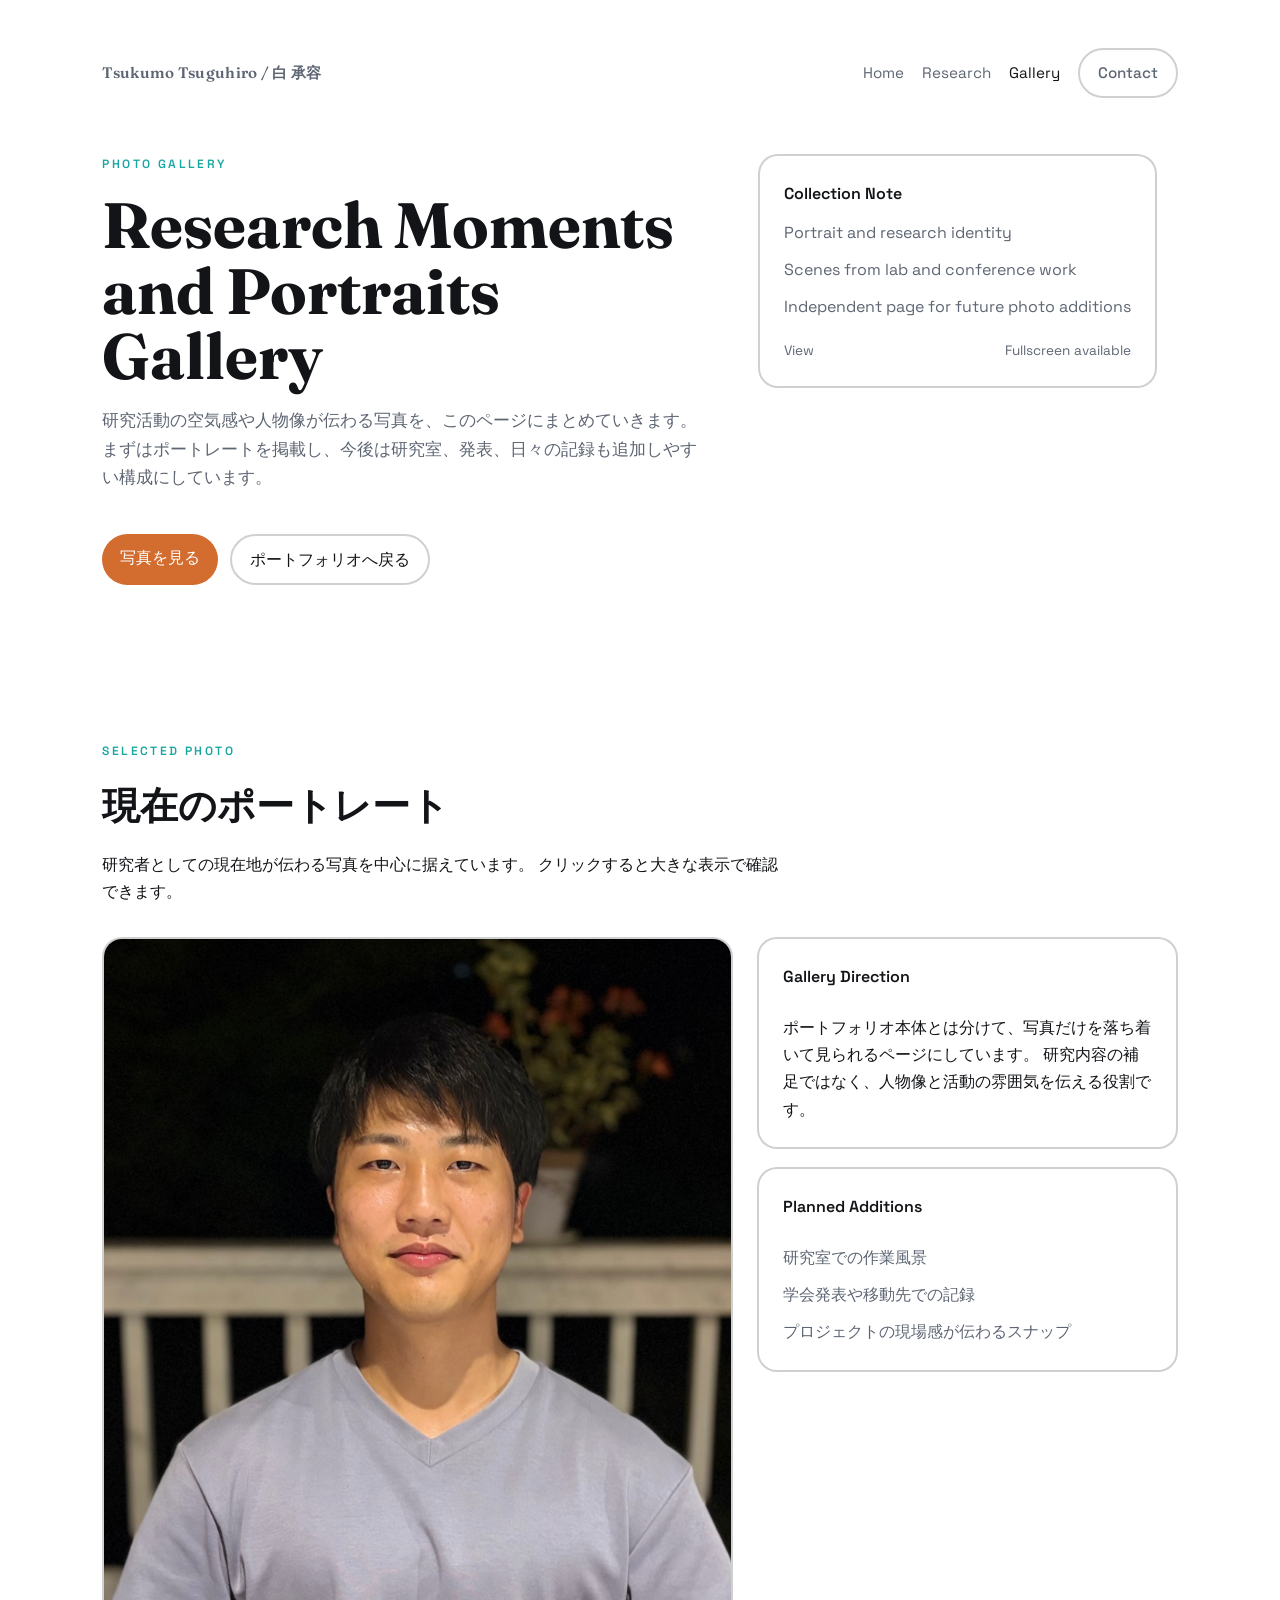
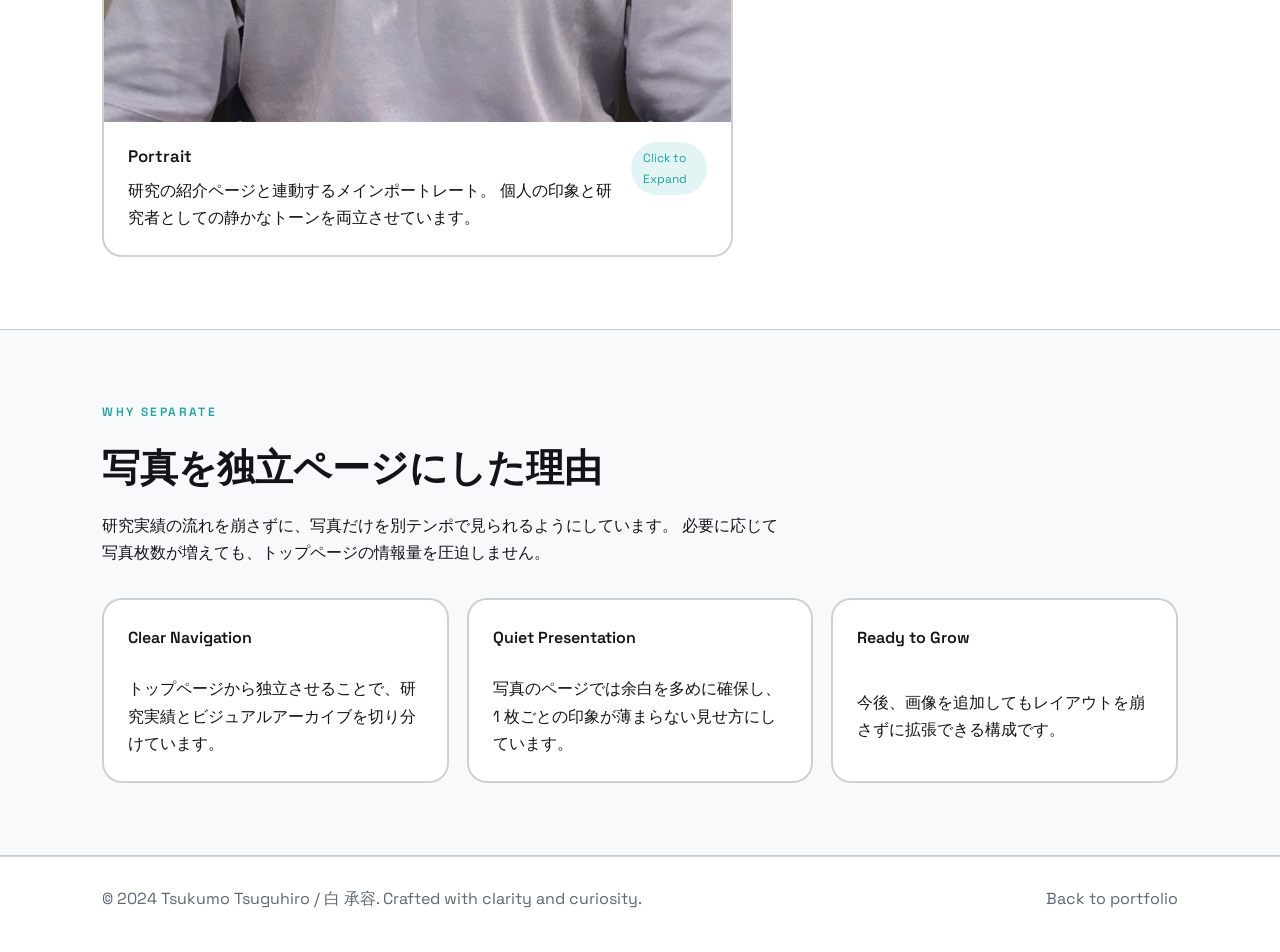
==== gallery.html @ d096f432 "Add separate photo gallery page" ====
<!doctype html>
<html lang="ja">
  <head>
    <meta charset="utf-8" />
    <meta name="viewport" content="width=device-width, initial-scale=1" />
    <title>Photo Gallery | Tsukumo Tsuguhiro</title>
    <meta
      name="description"
      content="研究活動や人物像が伝わる写真をまとめたギャラリーページ。ポートレートを中心に、今後の研究記録も追加できる構成です。"
    />
    <link rel="preconnect" href="https://fonts.googleapis.com" />
    <link rel="preconnect" href="https://fonts.gstatic.com" crossorigin />
    <link
      href="https://fonts.googleapis.com/css2?family=Fraunces:opsz,wght@9..144,300;9..144,600;9..144,800&family=Space+Grotesk:wght@300;400;500;600&display=swap"
      rel="stylesheet"
    />
    <link rel="stylesheet" href="styles.css" />
  </head>
  <body class="gallery-page">
    <div class="noise"></div>
    <header class="hero page-hero" id="top">
      <nav class="nav">
        <a class="brand brand-link" href="index.html"><span class="name-en">Tsukumo Tsuguhiro</span> / 白 承容</a>
        <div class="nav-links">
          <a href="index.html">Home</a>
          <a href="index.html#research">Research</a>
          <a href="gallery.html" class="is-current">Gallery</a>
          <a href="index.html#contact" class="btn">Contact</a>
        </div>
      </nav>

      <div class="page-hero-grid">
        <div class="page-copy" data-animate>
          <p class="eyebrow">Photo Gallery</p>
          <h1>
            <span class="hero-name-line">Research Moments</span>
            <span class="hero-name-line">and Portraits</span>
            <span class="hero-name-line accent">Gallery</span>
          </h1>
          <p class="page-lead">
            研究活動の空気感や人物像が伝わる写真を、このページにまとめていきます。
            まずはポートレートを掲載し、今後は研究室、発表、日々の記録も追加しやすい構成にしています。
          </p>
          <div class="cta-row">
            <a class="btn primary" href="#selected-photo">写真を見る</a>
            <a class="btn ghost" href="index.html">ポートフォリオへ戻る</a>
          </div>
        </div>

        <div class="page-side" data-animate>
          <article class="card">
            <p class="card-title">Collection Note</p>
            <ul>
              <li>Portrait and research identity</li>
              <li>Scenes from lab and conference work</li>
              <li>Independent page for future photo additions</li>
            </ul>
            <div class="card-footer">
              <span>View</span>
              <span>Fullscreen available</span>
            </div>
          </article>
        </div>
      </div>
    </header>

    <main>
      <section class="section" id="selected-photo">
        <div class="section-head" data-animate>
          <p class="eyebrow">Selected Photo</p>
          <h2>現在のポートレート</h2>
          <p>
            研究者としての現在地が伝わる写真を中心に据えています。
            クリックすると大きな表示で確認できます。
          </p>
        </div>

        <div class="gallery-shell" data-animate>
          <figure class="gallery-feature card">
            <button
              type="button"
              class="gallery-media-button"
              data-gallery-modal
              data-gallery-src="IMG_1524.jpeg"
              data-gallery-alt="Tsukumo Tsuguhiro / 白 承容"
              data-gallery-caption="Tsukumo Tsuguhiro / 白 承容"
            >
              <img
                class="gallery-image"
                src="IMG_1524.jpeg"
                alt="Tsukumo Tsuguhiro / 白 承容"
              />
            </button>
            <figcaption class="gallery-caption">
              <div>
                <p class="gallery-caption-title">Portrait</p>
                <p>
                  研究の紹介ページと連動するメインポートレート。
                  個人の印象と研究者としての静かなトーンを両立させています。
                </p>
              </div>
              <span class="tag">Click to Expand</span>
            </figcaption>
          </figure>

          <div class="gallery-side-stack">
            <article class="gallery-panel card">
              <p class="card-title">Gallery Direction</p>
              <p>
                ポートフォリオ本体とは分けて、写真だけを落ち着いて見られるページにしています。
                研究内容の補足ではなく、人物像と活動の雰囲気を伝える役割です。
              </p>
            </article>

            <article class="gallery-panel card">
              <p class="card-title">Planned Additions</p>
              <ul class="gallery-list">
                <li>研究室での作業風景</li>
                <li>学会発表や移動先での記録</li>
                <li>プロジェクトの現場感が伝わるスナップ</li>
              </ul>
            </article>
          </div>
        </div>
      </section>

      <section class="section alt">
        <div class="section-head" data-animate>
          <p class="eyebrow">Why Separate</p>
          <h2>写真を独立ページにした理由</h2>
          <p>
            研究実績の流れを崩さずに、写真だけを別テンポで見られるようにしています。
            必要に応じて写真枚数が増えても、トップページの情報量を圧迫しません。
          </p>
        </div>

        <div class="gallery-info-grid" data-animate>
          <article class="gallery-panel card">
            <p class="card-title">Clear Navigation</p>
            <p>
              トップページから独立させることで、研究実績とビジュアルアーカイブを切り分けています。
            </p>
          </article>
          <article class="gallery-panel card">
            <p class="card-title">Quiet Presentation</p>
            <p>
              写真のページでは余白を多めに確保し、1 枚ごとの印象が薄まらない見せ方にしています。
            </p>
          </article>
          <article class="gallery-panel card">
            <p class="card-title">Ready to Grow</p>
            <p>
              今後、画像を追加してもレイアウトを崩さずに拡張できる構成です。
            </p>
          </article>
        </div>
      </section>
    </main>

    <div class="gallery-modal" data-gallery-lightbox hidden>
      <button type="button" class="gallery-modal-close" data-gallery-close aria-label="Close photo viewer">
        Close
      </button>
      <div class="gallery-modal-dialog">
        <img class="gallery-modal-image" data-gallery-lightbox-image alt="" />
        <p class="gallery-modal-caption" data-gallery-lightbox-caption></p>
      </div>
    </div>

    <footer class="footer">
      <p>© 2024 <span class="name-en">Tsukumo Tsuguhiro</span> / 白 承容. Crafted with clarity and curiosity.</p>
      <a href="index.html">Back to portfolio</a>
    </footer>

    <script src="script.js"></script>
  </body>
</html>
---- styles.css ----
:root {
  color-scheme: light;
  --bg: #ffffff;
  --bg-soft: #f8f9fb;
  --text: #121417;
  --muted: #5e6673;
  --accent: #d26c2f;
  --accent-2: #1aa6a0;
  --card: #ffffff;
  --border: rgba(18, 20, 23, 0.2);
  --radius: 20px;
  --font-head: "Fraunces", serif;
  --font-body: "Space Grotesk", sans-serif;
}

* {
  box-sizing: border-box;
  margin: 0;
  padding: 0;
}

body {
  font-family: var(--font-body);
  background: var(--bg);
  color: var(--text);
  min-height: 100vh;
  line-height: 1.7;
}

.noise {
  display: none;
}

.hero {
  padding: 48px 8vw 72px;
}

.nav {
  display: flex;
  justify-content: space-between;
  align-items: center;
  margin-bottom: 56px;
}

.brand {
  font-family: var(--font-head);
  font-size: 1.2rem;
  font-weight: 600;
  letter-spacing: 0.02em;
}

.nav-links {
  display: flex;
  gap: 18px;
  align-items: center;
}

.nav a {
  color: var(--muted);
  text-decoration: none;
  font-size: 0.95rem;
}

.nav a.is-current {
  color: var(--text);
}

.brand-link {
  color: var(--text);
  text-decoration: none;
}

.btn {
  border: 2px solid var(--border);
  padding: 10px 18px;
  border-radius: 999px;
  text-decoration: none;
  color: var(--text);
  font-weight: 500;
}

.btn.primary {
  background: var(--accent);
  color: #ffffff;
  border: none;
}

.btn.ghost {
  background: transparent;
}

.hero-grid {
  display: grid;
  grid-template-columns: minmax(0, 1.2fr) minmax(260px, 0.8fr);
  gap: 40px;
  align-items: center;
}

.hero-copy h1 {
  font-family: var(--font-head);
  font-size: clamp(2.4rem, 4vw, 3.6rem);
  line-height: 1.15;
  margin: 0;
  word-break: keep-all;
  overflow-wrap: normal;
}

.name-en {
  white-space: nowrap;
}

.hero-name-line {
  display: block;
}

.hero-copy .accent {
  color: var(--accent);
}

.eyebrow {
  text-transform: uppercase;
  font-size: 0.75rem;
  letter-spacing: 0.2em;
  color: var(--accent-2);
  font-weight: 600;
}

.lead {
  color: var(--muted);
  font-size: 1.05rem;
  max-width: 560px;
}

.cta-row {
  margin: 24px 0 28px;
  display: flex;
  gap: 12px;
  flex-wrap: wrap;
}

.hero-meta {
  display: grid;
  gap: 12px;
  margin-top: 0;
}

.photo-placeholder {
  width: 180px;
  height: 220px;
  border: none;
  border-radius: 18px;
  display: grid;
  place-items: center;
  color: var(--muted);
  font-size: 0.9rem;
  margin: 0;
}

.hero-photo {
  position: relative;
  overflow: hidden;
  background: linear-gradient(140deg, rgba(210, 108, 47, 0.08), rgba(26, 166, 160, 0.08));
  box-shadow: 0 16px 32px rgba(18, 20, 23, 0.12);
}

.hero-photo::after {
  content: none;
}

.hero-photo img {
  width: 100%;
  height: 100%;
  object-fit: cover;
  display: block;
}

.meta-label {
  font-size: 0.8rem;
  color: var(--muted);
}

.meta-value {
  font-weight: 500;
}

.hero-card {
  display: flex;
  align-items: center;
  justify-content: center;
}

.hero-copy {
  display: flex;
  flex-direction: column;
  align-items: flex-start;
}

.hero-intro {
  display: grid;
  grid-template-columns: 180px minmax(0, 1fr);
  gap: 24px;
  align-items: center;
  width: 100%;
}

.hero-heading {
  display: grid;
  gap: 14px;
}

.hero-photo {
  align-self: center;
  width: 180px;
}

.page-hero {
  padding-bottom: 56px;
}

.page-hero-grid {
  display: grid;
  grid-template-columns: minmax(0, 1.15fr) minmax(280px, 0.85fr);
  gap: 40px;
  align-items: start;
}

.page-copy {
  display: grid;
  gap: 18px;
}

.page-copy h1 {
  font-family: var(--font-head);
  font-size: clamp(2.8rem, 5vw, 4.4rem);
  line-height: 1.02;
}

.page-lead {
  max-width: 620px;
  color: var(--muted);
  font-size: 1.05rem;
}

.page-side {
  display: flex;
  justify-content: center;
}

@media (max-width: 900px) {
  .hero-grid {
    grid-template-columns: 1fr;
  }

  .hero-copy {
    align-items: center;
    text-align: center;
  }

  .hero-intro {
    grid-template-columns: 1fr;
    justify-items: center;
  }

  .hero-heading {
    justify-items: center;
  }
}

.orb {
  display: none;
}

.card {
  background: var(--card);
  border-radius: var(--radius);
  padding: 24px;
  border: 2px solid var(--border);
}

.card,
.pill,
.timeline-item,
.project,
.contact-card {
  transition:
    transform 180ms ease,
    border-color 180ms ease,
    box-shadow 180ms ease,
    background-color 180ms ease;
}

@media (hover: hover) {
  .card:hover,
  .pill:hover,
  .timeline-item:hover,
  .project:hover,
  .contact-card:hover,
  .card:focus-within,
  .pill:focus-within,
  .timeline-item:focus-within,
  .project:focus-within,
  .contact-card:focus-within {
    transform: translateY(-4px);
    border-color: rgba(210, 108, 47, 0.45);
    box-shadow: 0 18px 40px rgba(18, 20, 23, 0.08);
    background: #fffdf9;
  }
}

.card-title {
  font-weight: 600;
  margin-bottom: 12px;
}

.card ul {
  list-style: none;
  display: grid;
  gap: 10px;
  color: var(--muted);
}

.card-footer {
  display: flex;
  justify-content: space-between;
  margin-top: 18px;
  font-size: 0.85rem;
  color: var(--muted);
}

.section {
  padding: 72px 8vw;
}

.section.alt {
  background: var(--bg-soft);
  border-top: 1px solid var(--border);
  border-bottom: 1px solid var(--border);
}

.section-head {
  max-width: 680px;
  display: grid;
  gap: 12px;
  margin-bottom: 32px;
}

.section-head h2 {
  font-family: var(--font-head);
  font-size: clamp(2rem, 3vw, 2.8rem);
}

.pill-grid {
  display: grid;
  gap: 18px;
  grid-template-columns: repeat(auto-fit, minmax(220px, 1fr));
}

.pill {
  background: var(--card);
  border-radius: 18px;
  padding: 20px;
  border: 2px solid var(--border);
}

.timeline {
  display: grid;
  gap: 20px;
}

.timeline-item {
  display: grid;
  grid-template-columns: 70px 1fr;
  gap: 16px;
  padding: 18px 20px;
  border-radius: 16px;
  background: var(--card);
  border: 2px solid var(--border);
}

.year-block {
  display: grid;
  gap: 2px;
  justify-items: center;
  width: 70px;
  text-align: center;
  font-variant-numeric: tabular-nums;
}

.year {
  font-weight: 600;
  color: var(--accent);
}

.month {
  font: inherit;
  font-weight: 600;
  color: var(--accent);
}

#presentations .timeline {
  position: relative;
}

#presentations .timeline-item {
  position: relative;
  background: var(--card);
  z-index: 1;
}

#presentations .timeline::before {
  content: "";
  position: absolute;
  left: 50%;
  transform: translateX(-50%);
  top: 18px;
  bottom: 18px;
  width: 2px;
  background: var(--border);
}


.section-action {
  margin-top: 24px;
}

.title-link {
  color: inherit;
  text-decoration: none;
  border-bottom: 1px solid rgba(18, 20, 23, 0.25);
}

.title-link:hover {
  color: var(--accent);
  border-bottom-color: var(--accent);
}

.media-link {
  margin-top: 10px;
}


.project-grid {
  display: grid;
  gap: 18px;
  grid-template-columns: repeat(auto-fit, minmax(240px, 1fr));
}

.project {
  background: var(--card);
  border-radius: 18px;
  padding: 22px;
  border: 2px solid var(--border);
  display: grid;
  gap: 12px;
}

.tag {
  display: inline-block;
  padding: 6px 12px;
  border-radius: 999px;
  background: rgba(26, 166, 160, 0.12);
  color: var(--accent-2);
  font-size: 0.75rem;
  width: fit-content;
}

.split {
  display: grid;
  grid-template-columns: repeat(auto-fit, minmax(240px, 1fr));
  gap: 20px;
}

.contact-card {
  background: var(--card);
  border-radius: var(--radius);
  padding: 24px;
  border: 2px solid var(--border);
  display: flex;
  flex-wrap: wrap;
  gap: 24px;
  align-items: center;
  justify-content: space-between;
}

.gallery-shell {
  display: grid;
  grid-template-columns: minmax(0, 1.2fr) minmax(280px, 0.8fr);
  gap: 24px;
  align-items: start;
}

.gallery-feature {
  padding: 0;
  overflow: hidden;
}

.gallery-media-button {
  display: block;
  width: 100%;
  padding: 0;
  border: none;
  background: transparent;
  text-align: left;
  cursor: zoom-in;
}

.gallery-image {
  display: block;
  width: 100%;
  aspect-ratio: 4 / 5;
  object-fit: cover;
}

.gallery-caption {
  padding: 20px 24px 24px;
  display: flex;
  justify-content: space-between;
  align-items: flex-start;
  gap: 16px;
}

.gallery-caption-title {
  font-size: 1.05rem;
  font-weight: 600;
  margin-bottom: 6px;
}

.gallery-side-stack {
  display: grid;
  gap: 18px;
}

.gallery-panel {
  display: grid;
  gap: 12px;
}

.gallery-list {
  list-style: none;
  display: grid;
  gap: 10px;
  color: var(--muted);
}

.gallery-info-grid {
  display: grid;
  gap: 18px;
  grid-template-columns: repeat(3, minmax(0, 1fr));
}

.gallery-modal {
  position: fixed;
  inset: 0;
  z-index: 30;
  display: flex;
  align-items: center;
  justify-content: center;
  padding: 24px;
  background: rgba(18, 20, 23, 0.82);
  backdrop-filter: blur(6px);
  opacity: 0;
  pointer-events: none;
  transition: opacity 180ms ease;
}

.gallery-modal[hidden] {
  display: none;
}

.gallery-modal.is-open {
  opacity: 1;
  pointer-events: auto;
}

.gallery-modal-dialog {
  display: grid;
  gap: 14px;
  justify-items: center;
  max-width: min(92vw, 1080px);
}

.gallery-modal-image {
  display: block;
  max-width: 100%;
  max-height: 80vh;
  border-radius: 22px;
  box-shadow: 0 30px 60px rgba(0, 0, 0, 0.28);
}

.gallery-modal-caption {
  color: #ffffff;
  font-size: 0.95rem;
  text-align: center;
}

.gallery-modal-close {
  position: absolute;
  top: 24px;
  right: 24px;
  border: 1px solid rgba(255, 255, 255, 0.28);
  border-radius: 999px;
  padding: 10px 16px;
  background: rgba(255, 255, 255, 0.08);
  color: #ffffff;
  font: inherit;
  cursor: pointer;
}

body.modal-open {
  overflow: hidden;
}

.footer {
  padding: 28px 8vw 40px;
  display: flex;
  justify-content: space-between;
  color: var(--muted);
  border-top: 1px solid var(--border);
}

.footer a {
  color: var(--muted);
  text-decoration: none;
}

[data-animate] {
  opacity: 1;
  transform: none;
  transition: none;
}

@media (max-width: 900px) {
  .nav {
    flex-direction: column;
    gap: 16px;
  }

  .nav-links {
    flex-wrap: wrap;
    justify-content: center;
  }

  .footer {
    flex-direction: column;
    gap: 12px;
  }

  .page-hero-grid,
  .gallery-shell,
  .gallery-info-grid {
    grid-template-columns: 1fr;
  }

  .page-copy,
  .page-side {
    justify-items: center;
    text-align: center;
  }

  .gallery-caption {
    flex-direction: column;
  }
}

@media (max-width: 600px) {
  .hero {
    padding: 36px 6vw 64px;
  }

  .hero-copy h1 {
    font-size: clamp(1.95rem, 9vw, 2.6rem);
  }

  .section {
    padding: 64px 6vw;
  }

  .timeline-item {
    grid-template-columns: 1fr;
  }

  .page-copy h1 {
    font-size: clamp(2.2rem, 12vw, 3.4rem);
  }

  .gallery-modal {
    padding: 16px;
  }

  .gallery-modal-close {
    top: 16px;
    right: 16px;
  }
}
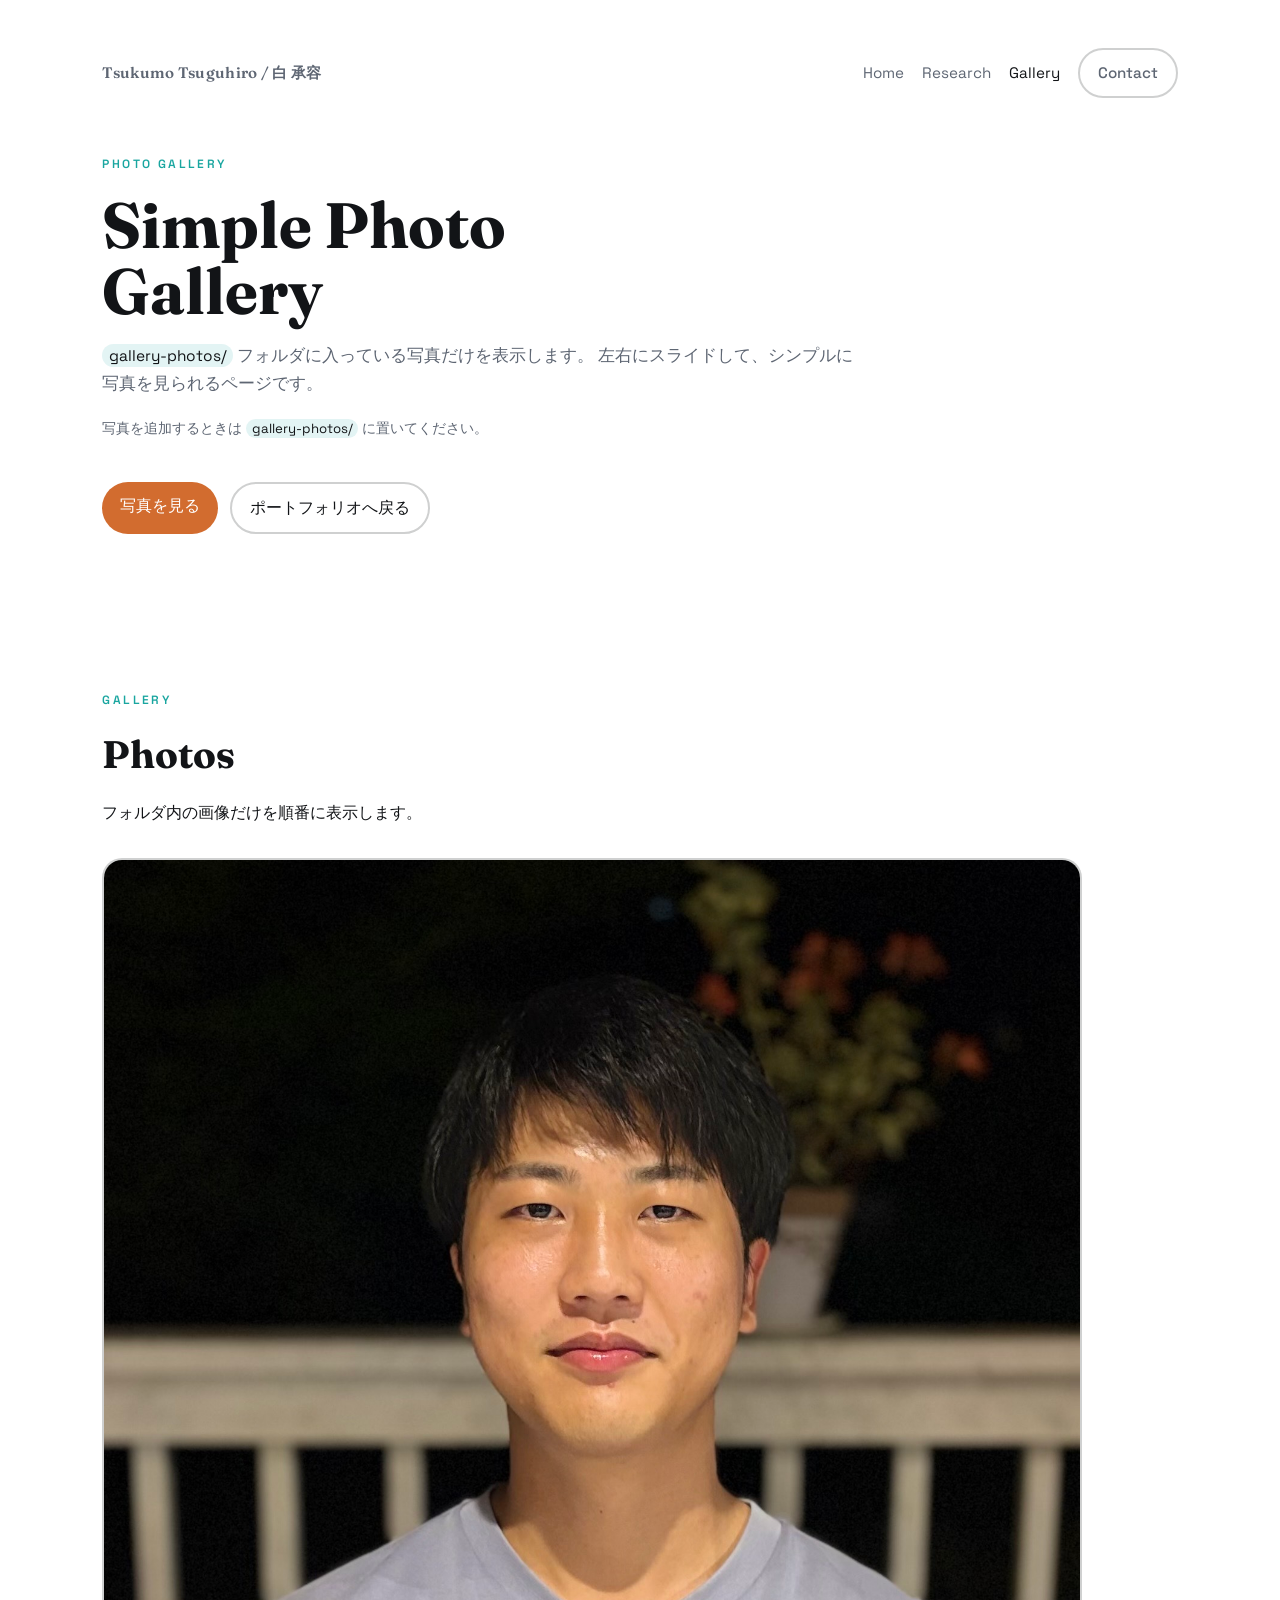
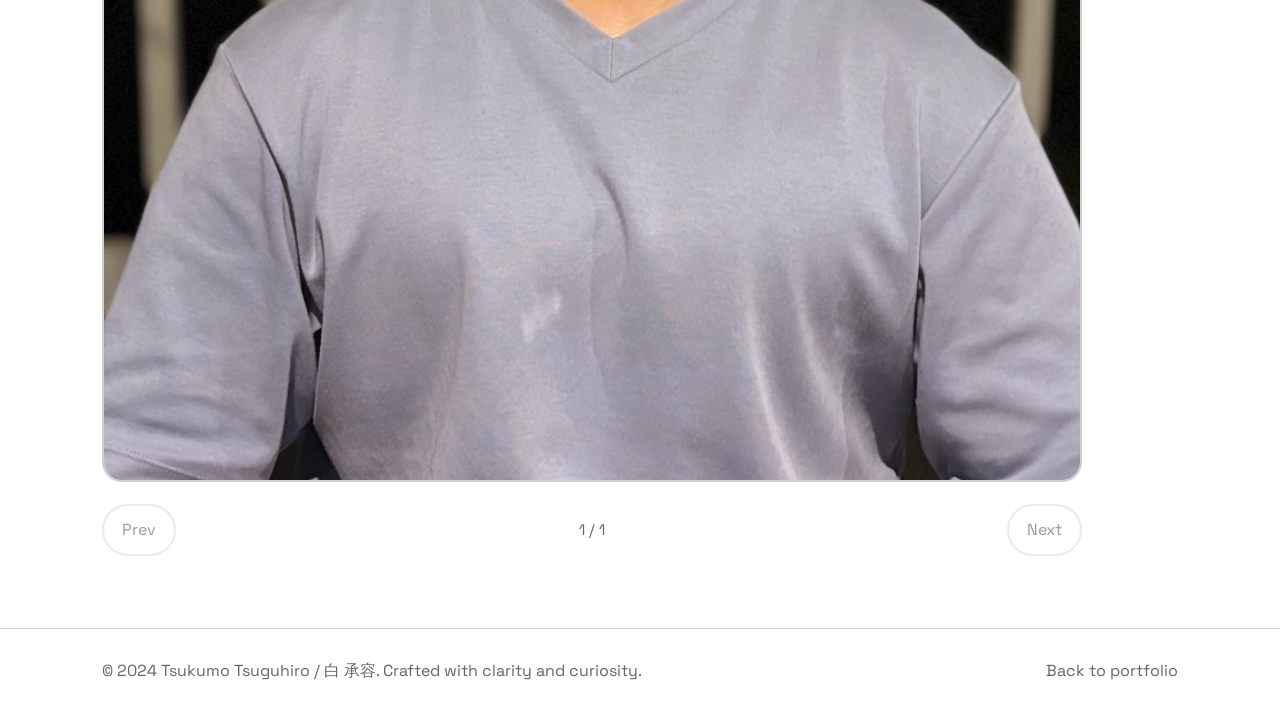
==== commit acf92e88: "Simplify gallery to folder-based slider" ====
--- a/gallery.html
+++ b/gallery.html
@@ -29,143 +29,53 @@
         </div>
       </nav>
 
-      <div class="page-hero-grid">
-        <div class="page-copy" data-animate>
-          <p class="eyebrow">Photo Gallery</p>
-          <h1>
-            <span class="hero-name-line">Research Moments</span>
-            <span class="hero-name-line">and Portraits</span>
-            <span class="hero-name-line accent">Gallery</span>
-          </h1>
-          <p class="page-lead">
-            研究活動の空気感や人物像が伝わる写真を、このページにまとめていきます。
-            まずはポートレートを掲載し、今後は研究室、発表、日々の記録も追加しやすい構成にしています。
-          </p>
-          <div class="cta-row">
-            <a class="btn primary" href="#selected-photo">写真を見る</a>
-            <a class="btn ghost" href="index.html">ポートフォリオへ戻る</a>
-          </div>
-        </div>
-
-        <div class="page-side" data-animate>
-          <article class="card">
-            <p class="card-title">Collection Note</p>
-            <ul>
-              <li>Portrait and research identity</li>
-              <li>Scenes from lab and conference work</li>
-              <li>Independent page for future photo additions</li>
-            </ul>
-            <div class="card-footer">
-              <span>View</span>
-              <span>Fullscreen available</span>
-            </div>
-          </article>
+      <div class="page-hero-copy" data-animate>
+        <p class="eyebrow">Photo Gallery</p>
+        <h1>
+          <span class="hero-name-line">Simple Photo</span>
+          <span class="hero-name-line accent">Gallery</span>
+        </h1>
+        <p class="page-lead">
+          <code>gallery-photos/</code> フォルダに入っている写真だけを表示します。
+          左右にスライドして、シンプルに写真を見られるページです。
+        </p>
+        <p class="page-note">写真を追加するときは <code>gallery-photos/</code> に置いてください。</p>
+        <div class="cta-row">
+          <a class="btn primary" href="#gallery-slider">写真を見る</a>
+          <a class="btn ghost" href="index.html">ポートフォリオへ戻る</a>
         </div>
       </div>
     </header>
 
     <main>
-      <section class="section" id="selected-photo">
+      <section class="section" id="gallery-slider">
         <div class="section-head" data-animate>
-          <p class="eyebrow">Selected Photo</p>
-          <h2>現在のポートレート</h2>
+          <p class="eyebrow">Gallery</p>
+          <h2>Photos</h2>
           <p>
-            研究者としての現在地が伝わる写真を中心に据えています。
-            クリックすると大きな表示で確認できます。
+            フォルダ内の画像だけを順番に表示します。
           </p>
         </div>
 
-        <div class="gallery-shell" data-animate>
-          <figure class="gallery-feature card">
-            <button
-              type="button"
-              class="gallery-media-button"
-              data-gallery-modal
-              data-gallery-src="IMG_1524.jpeg"
-              data-gallery-alt="Tsukumo Tsuguhiro / 白 承容"
-              data-gallery-caption="Tsukumo Tsuguhiro / 白 承容"
-            >
-              <img
-                class="gallery-image"
-                src="IMG_1524.jpeg"
-                alt="Tsukumo Tsuguhiro / 白 承容"
-              />
-            </button>
-            <figcaption class="gallery-caption">
-              <div>
-                <p class="gallery-caption-title">Portrait</p>
-                <p>
-                  研究の紹介ページと連動するメインポートレート。
-                  個人の印象と研究者としての静かなトーンを両立させています。
-                </p>
-              </div>
-              <span class="tag">Click to Expand</span>
-            </figcaption>
-          </figure>
+        <div class="gallery-slider" data-animate data-gallery-slider>
+          <div class="gallery-frame card" data-gallery-frame>
+            <img class="gallery-slide-image" data-gallery-image alt="" />
+          </div>
 
-          <div class="gallery-side-stack">
-            <article class="gallery-panel card">
-              <p class="card-title">Gallery Direction</p>
-              <p>
-                ポートフォリオ本体とは分けて、写真だけを落ち着いて見られるページにしています。
-                研究内容の補足ではなく、人物像と活動の雰囲気を伝える役割です。
-              </p>
-            </article>
+          <div class="gallery-empty" data-gallery-empty hidden>
+            <code>gallery-photos/</code> に画像が見つかりませんでした。
+          </div>
 
-            <article class="gallery-panel card">
-              <p class="card-title">Planned Additions</p>
-              <ul class="gallery-list">
-                <li>研究室での作業風景</li>
-                <li>学会発表や移動先での記録</li>
-                <li>プロジェクトの現場感が伝わるスナップ</li>
-              </ul>
-            </article>
+          <div class="gallery-controls" data-gallery-controls>
+            <button type="button" class="gallery-button" data-gallery-prev>Prev</button>
+            <p class="gallery-status">
+              <span data-gallery-index>0 / 0</span>
+            </p>
+            <button type="button" class="gallery-button" data-gallery-next>Next</button>
           </div>
         </div>
       </section>
-
-      <section class="section alt">
-        <div class="section-head" data-animate>
-          <p class="eyebrow">Why Separate</p>
-          <h2>写真を独立ページにした理由</h2>
-          <p>
-            研究実績の流れを崩さずに、写真だけを別テンポで見られるようにしています。
-            必要に応じて写真枚数が増えても、トップページの情報量を圧迫しません。
-          </p>
-        </div>
-
-        <div class="gallery-info-grid" data-animate>
-          <article class="gallery-panel card">
-            <p class="card-title">Clear Navigation</p>
-            <p>
-              トップページから独立させることで、研究実績とビジュアルアーカイブを切り分けています。
-            </p>
-          </article>
-          <article class="gallery-panel card">
-            <p class="card-title">Quiet Presentation</p>
-            <p>
-              写真のページでは余白を多めに確保し、1 枚ごとの印象が薄まらない見せ方にしています。
-            </p>
-          </article>
-          <article class="gallery-panel card">
-            <p class="card-title">Ready to Grow</p>
-            <p>
-              今後、画像を追加してもレイアウトを崩さずに拡張できる構成です。
-            </p>
-          </article>
-        </div>
-      </section>
     </main>
-
-    <div class="gallery-modal" data-gallery-lightbox hidden>
-      <button type="button" class="gallery-modal-close" data-gallery-close aria-label="Close photo viewer">
-        Close
-      </button>
-      <div class="gallery-modal-dialog">
-        <img class="gallery-modal-image" data-gallery-lightbox-image alt="" />
-        <p class="gallery-modal-caption" data-gallery-lightbox-caption></p>
-      </div>
-    </div>
 
     <footer class="footer">
       <p>© 2024 <span class="name-en">Tsukumo Tsuguhiro</span> / 白 承容. Crafted with clarity and curiosity.</p>
--- a/styles.css
+++ b/styles.css
@@ -217,33 +217,37 @@
   padding-bottom: 56px;
 }
 
-.page-hero-grid {
-  display: grid;
-  grid-template-columns: minmax(0, 1.15fr) minmax(280px, 0.85fr);
-  gap: 40px;
-  align-items: start;
-}
-
-.page-copy {
+.page-hero-copy {
   display: grid;
   gap: 18px;
-}
-
-.page-copy h1 {
+  max-width: 760px;
+}
+
+.page-hero-copy h1 {
   font-family: var(--font-head);
   font-size: clamp(2.8rem, 5vw, 4.4rem);
   line-height: 1.02;
 }
 
 .page-lead {
-  max-width: 620px;
   color: var(--muted);
   font-size: 1.05rem;
 }
 
-.page-side {
-  display: flex;
-  justify-content: center;
+.page-note {
+  color: var(--muted);
+  font-size: 0.9rem;
+}
+
+.page-lead code,
+.page-note code,
+.gallery-empty code {
+  font-family: var(--font-body);
+  font-size: 0.92em;
+  padding: 0.1em 0.4em;
+  border-radius: 999px;
+  background: rgba(26, 166, 160, 0.12);
+  color: var(--text);
 }
 
 @media (max-width: 900px) {
@@ -482,132 +486,66 @@
   justify-content: space-between;
 }
 
-.gallery-shell {
-  display: grid;
-  grid-template-columns: minmax(0, 1.2fr) minmax(280px, 0.8fr);
-  gap: 24px;
-  align-items: start;
-}
-
-.gallery-feature {
+.gallery-slider {
+  display: grid;
+  gap: 22px;
+  max-width: 980px;
+}
+
+.gallery-frame {
   padding: 0;
   overflow: hidden;
 }
 
-.gallery-media-button {
-  display: block;
-  width: 100%;
-  padding: 0;
-  border: none;
-  background: transparent;
-  text-align: left;
-  cursor: zoom-in;
-}
-
-.gallery-image {
+.gallery-slide-image {
   display: block;
   width: 100%;
   aspect-ratio: 4 / 5;
   object-fit: cover;
-}
-
-.gallery-caption {
-  padding: 20px 24px 24px;
-  display: flex;
+  background: var(--bg-soft);
+}
+
+.gallery-controls {
+  display: flex;
+  align-items: center;
   justify-content: space-between;
-  align-items: flex-start;
   gap: 16px;
 }
 
-.gallery-caption-title {
-  font-size: 1.05rem;
-  font-weight: 600;
-  margin-bottom: 6px;
-}
-
-.gallery-side-stack {
-  display: grid;
-  gap: 18px;
-}
-
-.gallery-panel {
-  display: grid;
-  gap: 12px;
-}
-
-.gallery-list {
-  list-style: none;
-  display: grid;
-  gap: 10px;
-  color: var(--muted);
-}
-
-.gallery-info-grid {
-  display: grid;
-  gap: 18px;
-  grid-template-columns: repeat(3, minmax(0, 1fr));
-}
-
-.gallery-modal {
-  position: fixed;
-  inset: 0;
-  z-index: 30;
-  display: flex;
-  align-items: center;
-  justify-content: center;
-  padding: 24px;
-  background: rgba(18, 20, 23, 0.82);
-  backdrop-filter: blur(6px);
-  opacity: 0;
-  pointer-events: none;
-  transition: opacity 180ms ease;
-}
-
-.gallery-modal[hidden] {
-  display: none;
-}
-
-.gallery-modal.is-open {
-  opacity: 1;
-  pointer-events: auto;
-}
-
-.gallery-modal-dialog {
-  display: grid;
-  gap: 14px;
-  justify-items: center;
-  max-width: min(92vw, 1080px);
-}
-
-.gallery-modal-image {
-  display: block;
-  max-width: 100%;
-  max-height: 80vh;
-  border-radius: 22px;
-  box-shadow: 0 30px 60px rgba(0, 0, 0, 0.28);
-}
-
-.gallery-modal-caption {
-  color: #ffffff;
-  font-size: 0.95rem;
-  text-align: center;
-}
-
-.gallery-modal-close {
-  position: absolute;
-  top: 24px;
-  right: 24px;
-  border: 1px solid rgba(255, 255, 255, 0.28);
+.gallery-button {
+  border: 2px solid var(--border);
   border-radius: 999px;
-  padding: 10px 16px;
-  background: rgba(255, 255, 255, 0.08);
-  color: #ffffff;
+  padding: 10px 18px;
+  background: transparent;
+  color: var(--text);
   font: inherit;
   cursor: pointer;
 }
 
-body.modal-open {
-  overflow: hidden;
+.gallery-button:disabled {
+  opacity: 0.42;
+  cursor: not-allowed;
+}
+
+.gallery-status {
+  display: grid;
+  gap: 4px;
+  justify-items: center;
+  text-align: center;
+  color: var(--muted);
+  font-size: 0.95rem;
+}
+
+.gallery-empty {
+  padding: 28px;
+  border: 2px dashed var(--border);
+  border-radius: var(--radius);
+  color: var(--muted);
+  text-align: center;
+}
+
+.gallery-empty[hidden] {
+  display: none;
 }
 
 .footer {
@@ -645,20 +583,9 @@
     gap: 12px;
   }
 
-  .page-hero-grid,
-  .gallery-shell,
-  .gallery-info-grid {
-    grid-template-columns: 1fr;
-  }
-
-  .page-copy,
-  .page-side {
+  .page-hero-copy {
     justify-items: center;
     text-align: center;
-  }
-
-  .gallery-caption {
-    flex-direction: column;
   }
 }
 
@@ -679,16 +606,11 @@
     grid-template-columns: 1fr;
   }
 
-  .page-copy h1 {
+  .page-hero-copy h1 {
     font-size: clamp(2.2rem, 12vw, 3.4rem);
   }
 
-  .gallery-modal {
-    padding: 16px;
-  }
-
-  .gallery-modal-close {
-    top: 16px;
-    right: 16px;
-  }
-}
+  .gallery-controls {
+    flex-direction: column;
+  }
+}
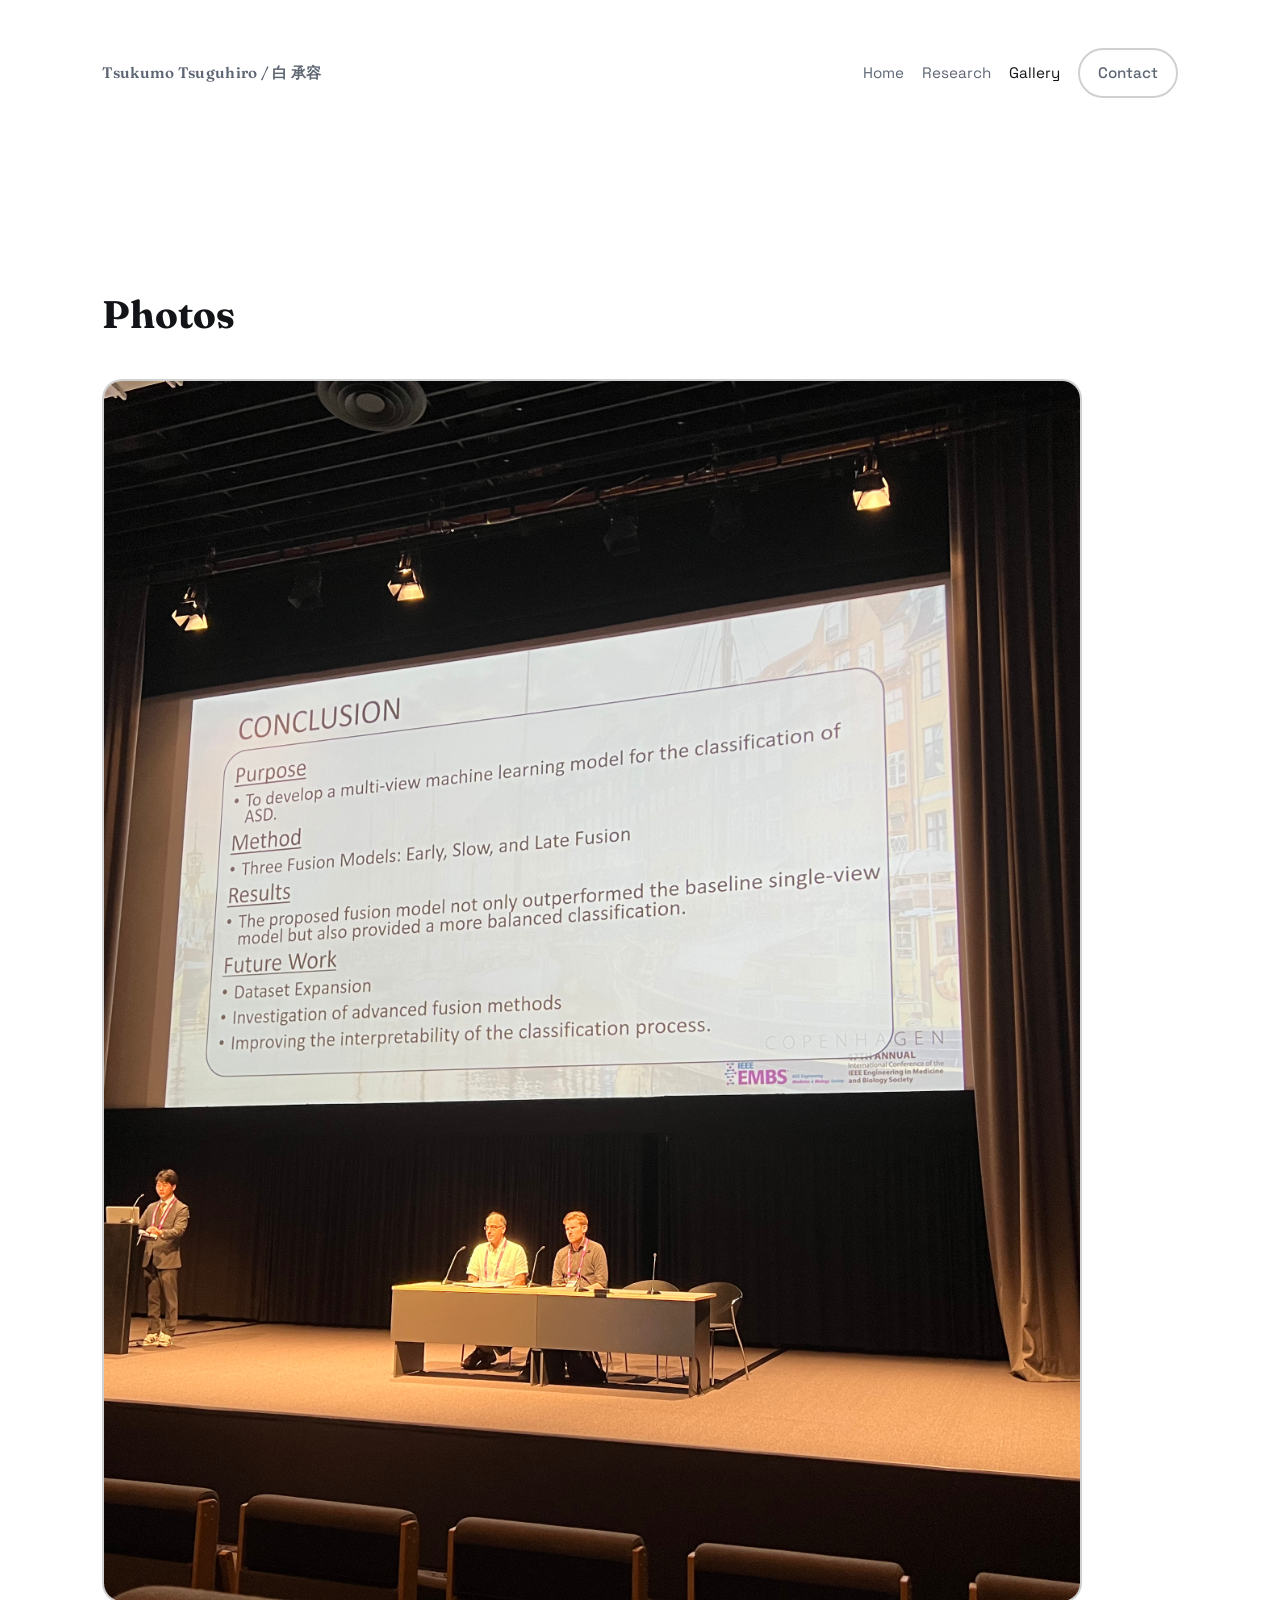
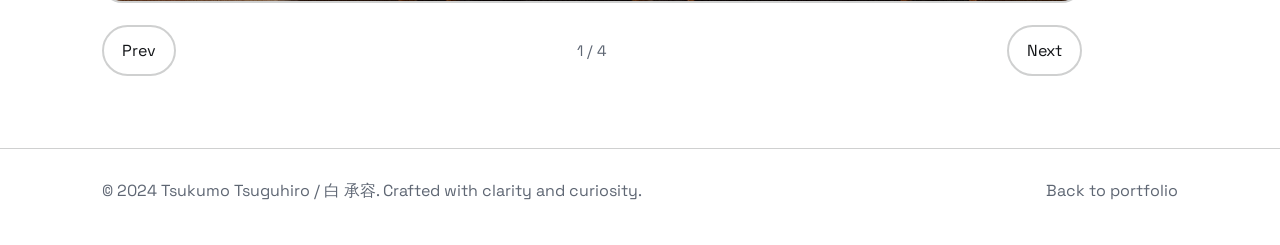
==== commit 773a84b2: "Simplify gallery page content" ====
--- a/gallery.html
+++ b/gallery.html
@@ -18,7 +18,7 @@
   </head>
   <body class="gallery-page">
     <div class="noise"></div>
-    <header class="hero page-hero" id="top">
+    <header class="hero page-hero">
       <nav class="nav">
         <a class="brand brand-link" href="index.html"><span class="name-en">Tsukumo Tsuguhiro</span> / 白 承容</a>
         <div class="nav-links">
@@ -28,33 +28,12 @@
           <a href="index.html#contact" class="btn">Contact</a>
         </div>
       </nav>
-
-      <div class="page-hero-copy" data-animate>
-        <p class="eyebrow">Photo Gallery</p>
-        <h1>
-          <span class="hero-name-line">Simple Photo</span>
-          <span class="hero-name-line accent">Gallery</span>
-        </h1>
-        <p class="page-lead">
-          <code>gallery-photos/</code> フォルダに入っている写真だけを表示します。
-          左右にスライドして、シンプルに写真を見られるページです。
-        </p>
-        <p class="page-note">写真を追加するときは <code>gallery-photos/</code> に置いてください。</p>
-        <div class="cta-row">
-          <a class="btn primary" href="#gallery-slider">写真を見る</a>
-          <a class="btn ghost" href="index.html">ポートフォリオへ戻る</a>
-        </div>
-      </div>
     </header>
 
     <main>
       <section class="section" id="gallery-slider">
         <div class="section-head" data-animate>
-          <p class="eyebrow">Gallery</p>
           <h2>Photos</h2>
-          <p>
-            フォルダ内の画像だけを順番に表示します。
-          </p>
         </div>
 
         <div class="gallery-slider" data-animate data-gallery-slider>
